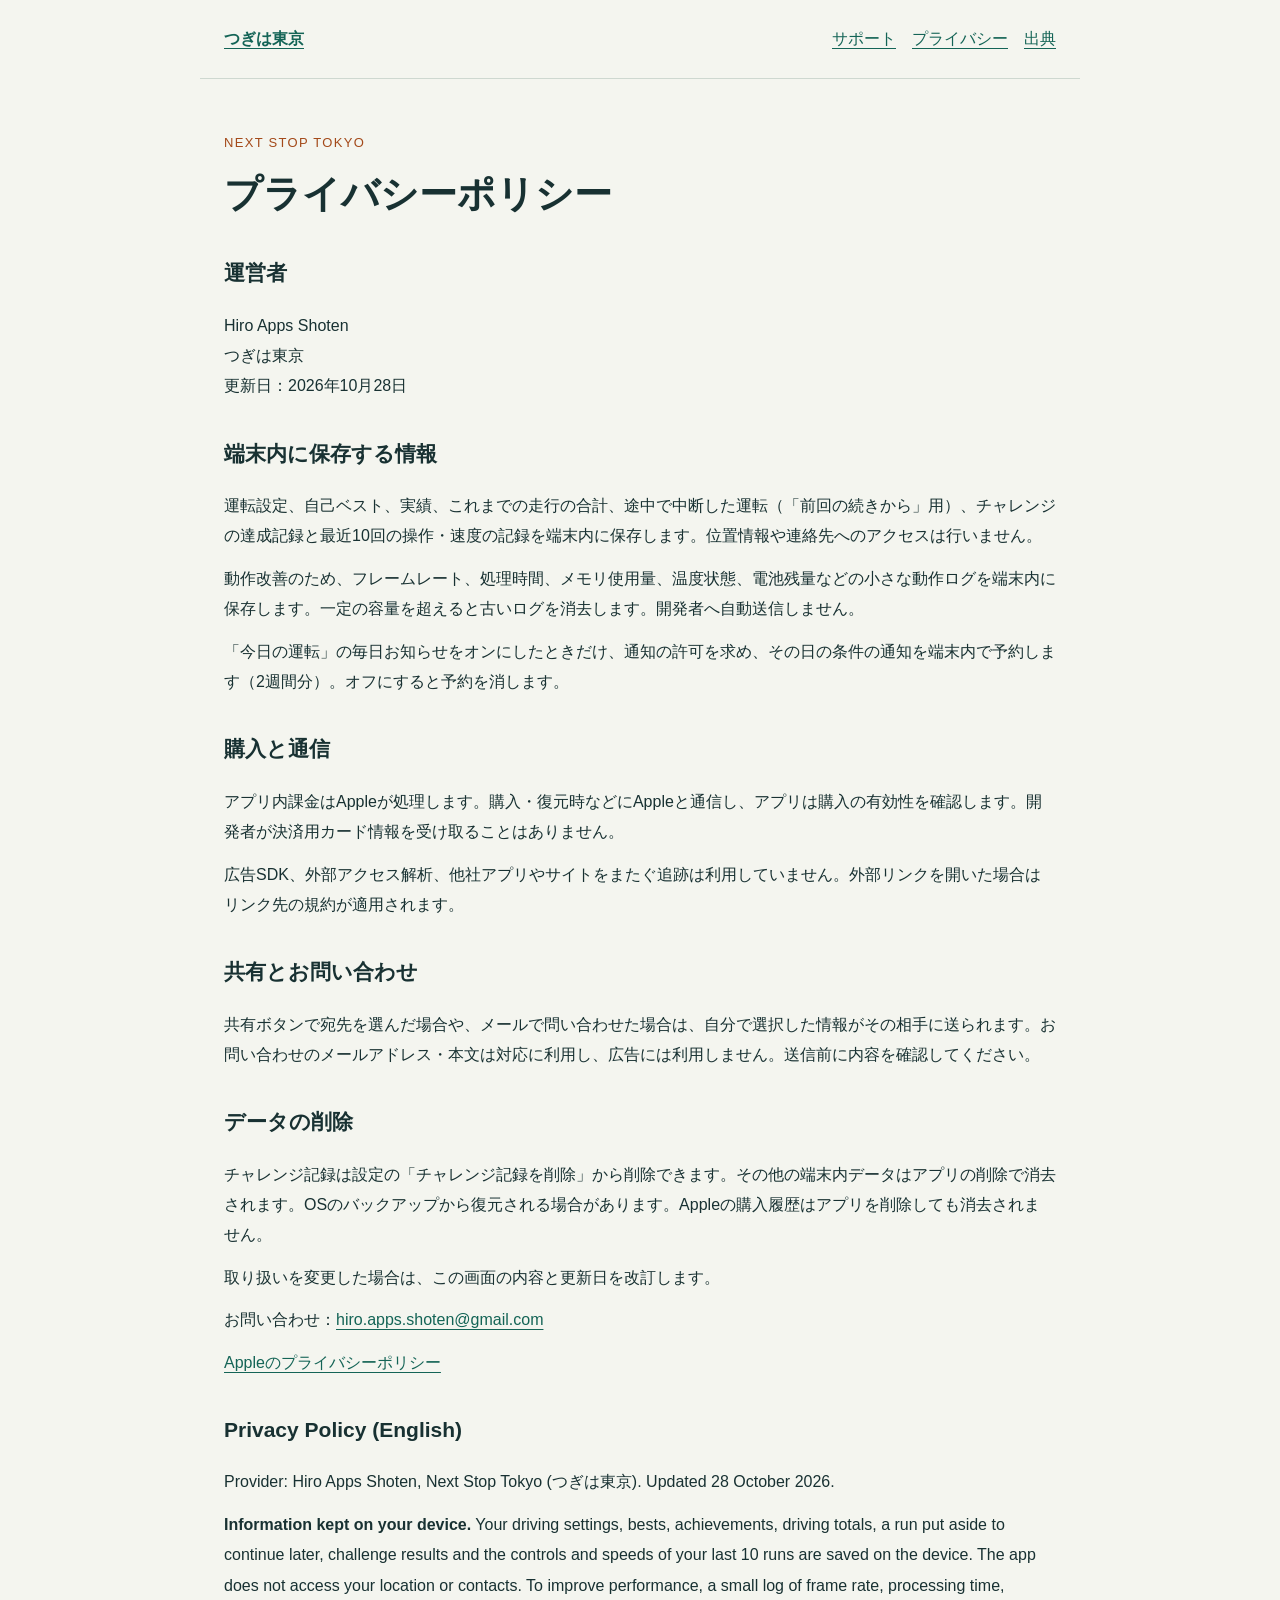
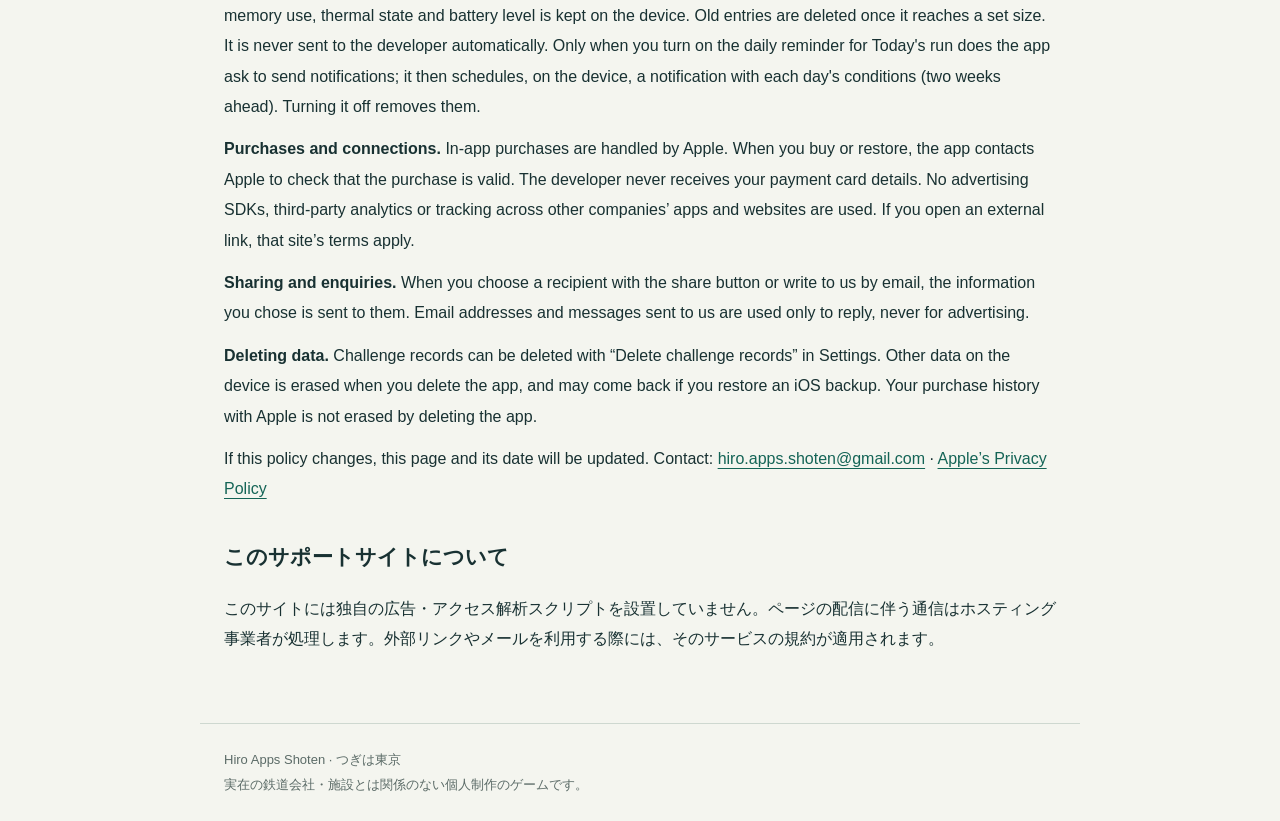
==== privacy.html @ a741d7d4 "Support site for つぎは東京 (Next Stop Tokyo) Co-Authored-By: Claude Opus 5.5 <noreply@anthropic.com> Cla" ====
<!doctype html><html lang="ja"><head><meta charset="utf-8"><meta name="viewport" content="width=device-width,initial-scale=1"><meta name="description" content="「つぎは東京」のサポート、購入の復元、プライバシーとデータの出典。"><title>プライバシーポリシー｜つぎは東京</title><link rel="stylesheet" href="style.css"></head><body><header><a href="index.html"><strong>つぎは東京</strong></a><nav aria-label="ページ"><a href="index.html">サポート</a><a href="privacy.html">プライバシー</a><a href="credits.html">出典</a></nav></header><main><p class="eyebrow">NEXT STOP TOKYO</p><h1>プライバシーポリシー</h1><h2>運営者</h2><p>Hiro Apps Shoten<br>つぎは東京<br>更新日：2026年10月28日</p><h2>端末内に保存する情報</h2><p>運転設定、自己ベスト、実績、これまでの走行の合計、途中で中断した運転（「前回の続きから」用）、チャレンジの達成記録と最近10回の操作・速度の記録を端末内に保存します。位置情報や連絡先へのアクセスは行いません。</p><p>動作改善のため、フレームレート、処理時間、メモリ使用量、温度状態、電池残量などの小さな動作ログを端末内に保存します。一定の容量を超えると古いログを消去します。開発者へ自動送信しません。</p><p>「今日の運転」の毎日お知らせをオンにしたときだけ、通知の許可を求め、その日の条件の通知を端末内で予約します（2週間分）。オフにすると予約を消します。</p><h2>購入と通信</h2><p>アプリ内課金はAppleが処理します。購入・復元時などにAppleと通信し、アプリは購入の有効性を確認します。開発者が決済用カード情報を受け取ることはありません。</p><p>広告SDK、外部アクセス解析、他社アプリやサイトをまたぐ追跡は利用していません。外部リンクを開いた場合はリンク先の規約が適用されます。</p><h2>共有とお問い合わせ</h2><p>共有ボタンで宛先を選んだ場合や、メールで問い合わせた場合は、自分で選択した情報がその相手に送られます。お問い合わせのメールアドレス・本文は対応に利用し、広告には利用しません。送信前に内容を確認してください。</p><h2>データの削除</h2><p>チャレンジ記録は設定の「チャレンジ記録を削除」から削除できます。その他の端末内データはアプリの削除で消去されます。OSのバックアップから復元される場合があります。Appleの購入履歴はアプリを削除しても消去されません。</p><p>取り扱いを変更した場合は、この画面の内容と更新日を改訂します。</p><p>お問い合わせ：<a href="mailto:hiro.apps.shoten@gmail.com">hiro.apps.shoten@gmail.com</a></p><p><a href="https://www.apple.com/legal/privacy/jp/">Appleのプライバシーポリシー</a></p><section lang="en"><h2>Privacy Policy (English)</h2><p>Provider: Hiro Apps Shoten, Next Stop Tokyo (つぎは東京). Updated 28 October 2026.</p><p><strong>Information kept on your device.</strong> Your driving settings, bests, achievements, driving totals, a run put aside to continue later, challenge results and the controls and speeds of your last 10 runs are saved on the device. The app does not access your location or contacts. To improve performance, a small log of frame rate, processing time, memory use, thermal state and battery level is kept on the device. Old entries are deleted once it reaches a set size. It is never sent to the developer automatically. Only when you turn on the daily reminder for Today's run does the app ask to send notifications; it then schedules, on the device, a notification with each day's conditions (two weeks ahead). Turning it off removes them.</p><p><strong>Purchases and connections.</strong> In-app purchases are handled by Apple. When you buy or restore, the app contacts Apple to check that the purchase is valid. The developer never receives your payment card details. No advertising SDKs, third-party analytics or tracking across other companies’ apps and websites are used. If you open an external link, that site’s terms apply.</p><p><strong>Sharing and enquiries.</strong> When you choose a recipient with the share button or write to us by email, the information you chose is sent to them. Email addresses and messages sent to us are used only to reply, never for advertising.</p><p><strong>Deleting data.</strong> Challenge records can be deleted with “Delete challenge records” in Settings. Other data on the device is erased when you delete the app, and may come back if you restore an iOS backup. Your purchase history with Apple is not erased by deleting the app.</p><p>If this policy changes, this page and its date will be updated. Contact: <a href="mailto:hiro.apps.shoten@gmail.com">hiro.apps.shoten@gmail.com</a> · <a href="https://www.apple.com/legal/privacy/">Apple’s Privacy Policy</a></p></section><h2>このサポートサイトについて</h2><p>このサイトには独自の広告・アクセス解析スクリプトを設置していません。ページの配信に伴う通信はホスティング事業者が処理します。外部リンクやメールを利用する際には、そのサービスの規約が適用されます。</p></main><footer>Hiro Apps Shoten · つぎは東京<br>実在の鉄道会社・施設とは関係のない個人制作のゲームです。</footer></body></html>
---- style.css ----
*{box-sizing:border-box}body{margin:0;font-family:-apple-system,BlinkMacSystemFont,"Hiragino Kaku Gothic ProN",sans-serif;color:#183132;background:#f4f5ef;line-height:1.9}header,main,footer{max-width:880px;margin:auto;padding:24px}header{display:flex;justify-content:space-between;gap:18px;border-bottom:1px solid #ced8d0}a{color:#146456;text-underline-offset:4px}nav{display:flex;gap:16px;flex-wrap:wrap}main{padding-top:40px;padding-bottom:56px}h1{font-size:clamp(26px,5vw,38px);line-height:1.4;margin:0 0 16px}h2{font-size:21px;margin-top:32px}section{margin:28px 0}p{margin:12px 0}.eyebrow{font-size:13px;color:#a34919;letter-spacing:.1em}.lead{color:#49605e;font-size:18px}.box{border-left:4px solid #dc702c;background:white;padding:18px 24px}footer{font-size:13px;color:#5b6b67;border-top:1px solid #ced8d0}li{margin:8px 0}@media(max-width:540px){header{display:block}nav{margin-top:12px}main{padding-top:28px}.lead{font-size:16px}}
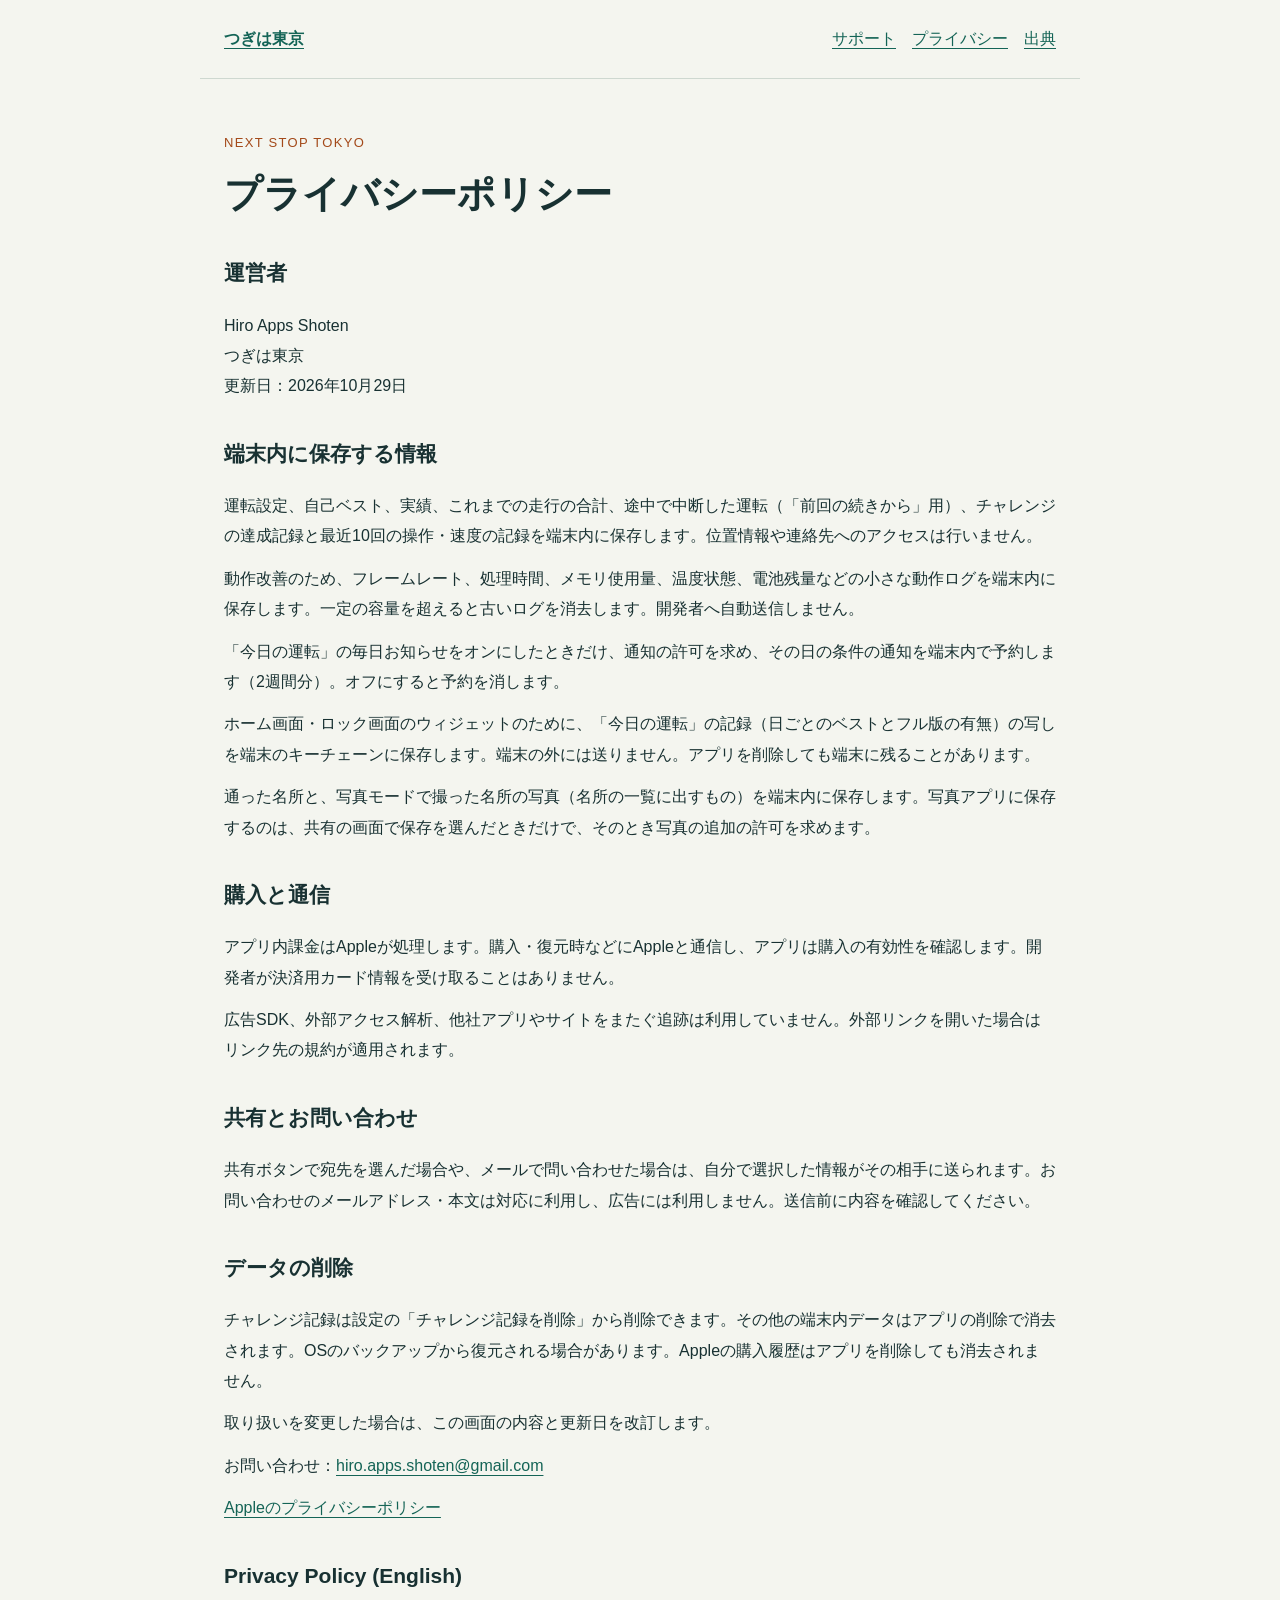
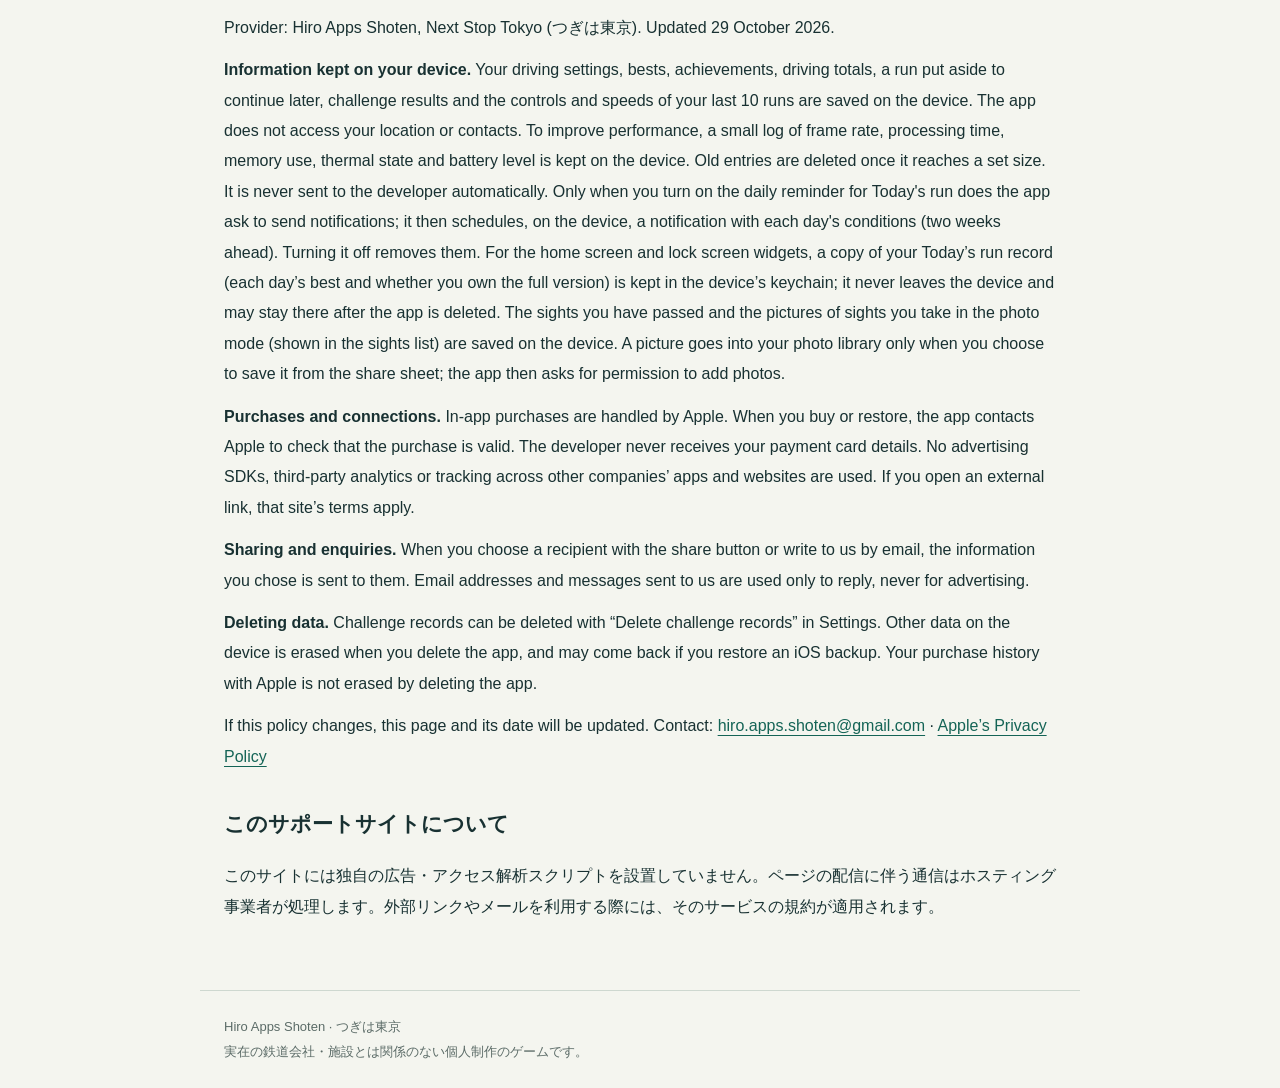
==== commit efda96eb: "Privacy: the sights' pictures and record kept on the device, the widget's keychain copy; dated 29 Oc" ====
--- a/privacy.html
+++ b/privacy.html
@@ -1 +1 @@
-<!doctype html><html lang="ja"><head><meta charset="utf-8"><meta name="viewport" content="width=device-width,initial-scale=1"><meta name="description" content="「つぎは東京」のサポート、購入の復元、プライバシーとデータの出典。"><title>プライバシーポリシー｜つぎは東京</title><link rel="stylesheet" href="style.css"></head><body><header><a href="index.html"><strong>つぎは東京</strong></a><nav aria-label="ページ"><a href="index.html">サポート</a><a href="privacy.html">プライバシー</a><a href="credits.html">出典</a></nav></header><main><p class="eyebrow">NEXT STOP TOKYO</p><h1>プライバシーポリシー</h1><h2>運営者</h2><p>Hiro Apps Shoten<br>つぎは東京<br>更新日：2026年10月28日</p><h2>端末内に保存する情報</h2><p>運転設定、自己ベスト、実績、これまでの走行の合計、途中で中断した運転（「前回の続きから」用）、チャレンジの達成記録と最近10回の操作・速度の記録を端末内に保存します。位置情報や連絡先へのアクセスは行いません。</p><p>動作改善のため、フレームレート、処理時間、メモリ使用量、温度状態、電池残量などの小さな動作ログを端末内に保存します。一定の容量を超えると古いログを消去します。開発者へ自動送信しません。</p><p>「今日の運転」の毎日お知らせをオンにしたときだけ、通知の許可を求め、その日の条件の通知を端末内で予約します（2週間分）。オフにすると予約を消します。</p><h2>購入と通信</h2><p>アプリ内課金はAppleが処理します。購入・復元時などにAppleと通信し、アプリは購入の有効性を確認します。開発者が決済用カード情報を受け取ることはありません。</p><p>広告SDK、外部アクセス解析、他社アプリやサイトをまたぐ追跡は利用していません。外部リンクを開いた場合はリンク先の規約が適用されます。</p><h2>共有とお問い合わせ</h2><p>共有ボタンで宛先を選んだ場合や、メールで問い合わせた場合は、自分で選択した情報がその相手に送られます。お問い合わせのメールアドレス・本文は対応に利用し、広告には利用しません。送信前に内容を確認してください。</p><h2>データの削除</h2><p>チャレンジ記録は設定の「チャレンジ記録を削除」から削除できます。その他の端末内データはアプリの削除で消去されます。OSのバックアップから復元される場合があります。Appleの購入履歴はアプリを削除しても消去されません。</p><p>取り扱いを変更した場合は、この画面の内容と更新日を改訂します。</p><p>お問い合わせ：<a href="mailto:hiro.apps.shoten@gmail.com">hiro.apps.shoten@gmail.com</a></p><p><a href="https://www.apple.com/legal/privacy/jp/">Appleのプライバシーポリシー</a></p><section lang="en"><h2>Privacy Policy (English)</h2><p>Provider: Hiro Apps Shoten, Next Stop Tokyo (つぎは東京). Updated 28 October 2026.</p><p><strong>Information kept on your device.</strong> Your driving settings, bests, achievements, driving totals, a run put aside to continue later, challenge results and the controls and speeds of your last 10 runs are saved on the device. The app does not access your location or contacts. To improve performance, a small log of frame rate, processing time, memory use, thermal state and battery level is kept on the device. Old entries are deleted once it reaches a set size. It is never sent to the developer automatically. Only when you turn on the daily reminder for Today's run does the app ask to send notifications; it then schedules, on the device, a notification with each day's conditions (two weeks ahead). Turning it off removes them.</p><p><strong>Purchases and connections.</strong> In-app purchases are handled by Apple. When you buy or restore, the app contacts Apple to check that the purchase is valid. The developer never receives your payment card details. No advertising SDKs, third-party analytics or tracking across other companies’ apps and websites are used. If you open an external link, that site’s terms apply.</p><p><strong>Sharing and enquiries.</strong> When you choose a recipient with the share button or write to us by email, the information you chose is sent to them. Email addresses and messages sent to us are used only to reply, never for advertising.</p><p><strong>Deleting data.</strong> Challenge records can be deleted with “Delete challenge records” in Settings. Other data on the device is erased when you delete the app, and may come back if you restore an iOS backup. Your purchase history with Apple is not erased by deleting the app.</p><p>If this policy changes, this page and its date will be updated. Contact: <a href="mailto:hiro.apps.shoten@gmail.com">hiro.apps.shoten@gmail.com</a> · <a href="https://www.apple.com/legal/privacy/">Apple’s Privacy Policy</a></p></section><h2>このサポートサイトについて</h2><p>このサイトには独自の広告・アクセス解析スクリプトを設置していません。ページの配信に伴う通信はホスティング事業者が処理します。外部リンクやメールを利用する際には、そのサービスの規約が適用されます。</p></main><footer>Hiro Apps Shoten · つぎは東京<br>実在の鉄道会社・施設とは関係のない個人制作のゲームです。</footer></body></html>+<!doctype html><html lang="ja"><head><meta charset="utf-8"><meta name="viewport" content="width=device-width,initial-scale=1"><meta name="description" content="「つぎは東京」のサポート、購入の復元、プライバシーとデータの出典。"><title>プライバシーポリシー｜つぎは東京</title><link rel="stylesheet" href="style.css"></head><body><header><a href="index.html"><strong>つぎは東京</strong></a><nav aria-label="ページ"><a href="index.html">サポート</a><a href="privacy.html">プライバシー</a><a href="credits.html">出典</a></nav></header><main><p class="eyebrow">NEXT STOP TOKYO</p><h1>プライバシーポリシー</h1><h2>運営者</h2><p>Hiro Apps Shoten<br>つぎは東京<br>更新日：2026年10月29日</p><h2>端末内に保存する情報</h2><p>運転設定、自己ベスト、実績、これまでの走行の合計、途中で中断した運転（「前回の続きから」用）、チャレンジの達成記録と最近10回の操作・速度の記録を端末内に保存します。位置情報や連絡先へのアクセスは行いません。</p><p>動作改善のため、フレームレート、処理時間、メモリ使用量、温度状態、電池残量などの小さな動作ログを端末内に保存します。一定の容量を超えると古いログを消去します。開発者へ自動送信しません。</p><p>「今日の運転」の毎日お知らせをオンにしたときだけ、通知の許可を求め、その日の条件の通知を端末内で予約します（2週間分）。オフにすると予約を消します。</p><p>ホーム画面・ロック画面のウィジェットのために、「今日の運転」の記録（日ごとのベストとフル版の有無）の写しを端末のキーチェーンに保存します。端末の外には送りません。アプリを削除しても端末に残ることがあります。</p><p>通った名所と、写真モードで撮った名所の写真（名所の一覧に出すもの）を端末内に保存します。写真アプリに保存するのは、共有の画面で保存を選んだときだけで、そのとき写真の追加の許可を求めます。</p><h2>購入と通信</h2><p>アプリ内課金はAppleが処理します。購入・復元時などにAppleと通信し、アプリは購入の有効性を確認します。開発者が決済用カード情報を受け取ることはありません。</p><p>広告SDK、外部アクセス解析、他社アプリやサイトをまたぐ追跡は利用していません。外部リンクを開いた場合はリンク先の規約が適用されます。</p><h2>共有とお問い合わせ</h2><p>共有ボタンで宛先を選んだ場合や、メールで問い合わせた場合は、自分で選択した情報がその相手に送られます。お問い合わせのメールアドレス・本文は対応に利用し、広告には利用しません。送信前に内容を確認してください。</p><h2>データの削除</h2><p>チャレンジ記録は設定の「チャレンジ記録を削除」から削除できます。その他の端末内データはアプリの削除で消去されます。OSのバックアップから復元される場合があります。Appleの購入履歴はアプリを削除しても消去されません。</p><p>取り扱いを変更した場合は、この画面の内容と更新日を改訂します。</p><p>お問い合わせ：<a href="mailto:hiro.apps.shoten@gmail.com">hiro.apps.shoten@gmail.com</a></p><p><a href="https://www.apple.com/legal/privacy/jp/">Appleのプライバシーポリシー</a></p><section lang="en"><h2>Privacy Policy (English)</h2><p>Provider: Hiro Apps Shoten, Next Stop Tokyo (つぎは東京). Updated 29 October 2026.</p><p><strong>Information kept on your device.</strong> Your driving settings, bests, achievements, driving totals, a run put aside to continue later, challenge results and the controls and speeds of your last 10 runs are saved on the device. The app does not access your location or contacts. To improve performance, a small log of frame rate, processing time, memory use, thermal state and battery level is kept on the device. Old entries are deleted once it reaches a set size. It is never sent to the developer automatically. Only when you turn on the daily reminder for Today's run does the app ask to send notifications; it then schedules, on the device, a notification with each day's conditions (two weeks ahead). Turning it off removes them. For the home screen and lock screen widgets, a copy of your Today’s run record (each day’s best and whether you own the full version) is kept in the device’s keychain; it never leaves the device and may stay there after the app is deleted. The sights you have passed and the pictures of sights you take in the photo mode (shown in the sights list) are saved on the device. A picture goes into your photo library only when you choose to save it from the share sheet; the app then asks for permission to add photos.</p><p><strong>Purchases and connections.</strong> In-app purchases are handled by Apple. When you buy or restore, the app contacts Apple to check that the purchase is valid. The developer never receives your payment card details. No advertising SDKs, third-party analytics or tracking across other companies’ apps and websites are used. If you open an external link, that site’s terms apply.</p><p><strong>Sharing and enquiries.</strong> When you choose a recipient with the share button or write to us by email, the information you chose is sent to them. Email addresses and messages sent to us are used only to reply, never for advertising.</p><p><strong>Deleting data.</strong> Challenge records can be deleted with “Delete challenge records” in Settings. Other data on the device is erased when you delete the app, and may come back if you restore an iOS backup. Your purchase history with Apple is not erased by deleting the app.</p><p>If this policy changes, this page and its date will be updated. Contact: <a href="mailto:hiro.apps.shoten@gmail.com">hiro.apps.shoten@gmail.com</a> · <a href="https://www.apple.com/legal/privacy/">Apple’s Privacy Policy</a></p></section><h2>このサポートサイトについて</h2><p>このサイトには独自の広告・アクセス解析スクリプトを設置していません。ページの配信に伴う通信はホスティング事業者が処理します。外部リンクやメールを利用する際には、そのサービスの規約が適用されます。</p></main><footer>Hiro Apps Shoten · つぎは東京<br>実在の鉄道会社・施設とは関係のない個人制作のゲームです。</footer></body></html>
